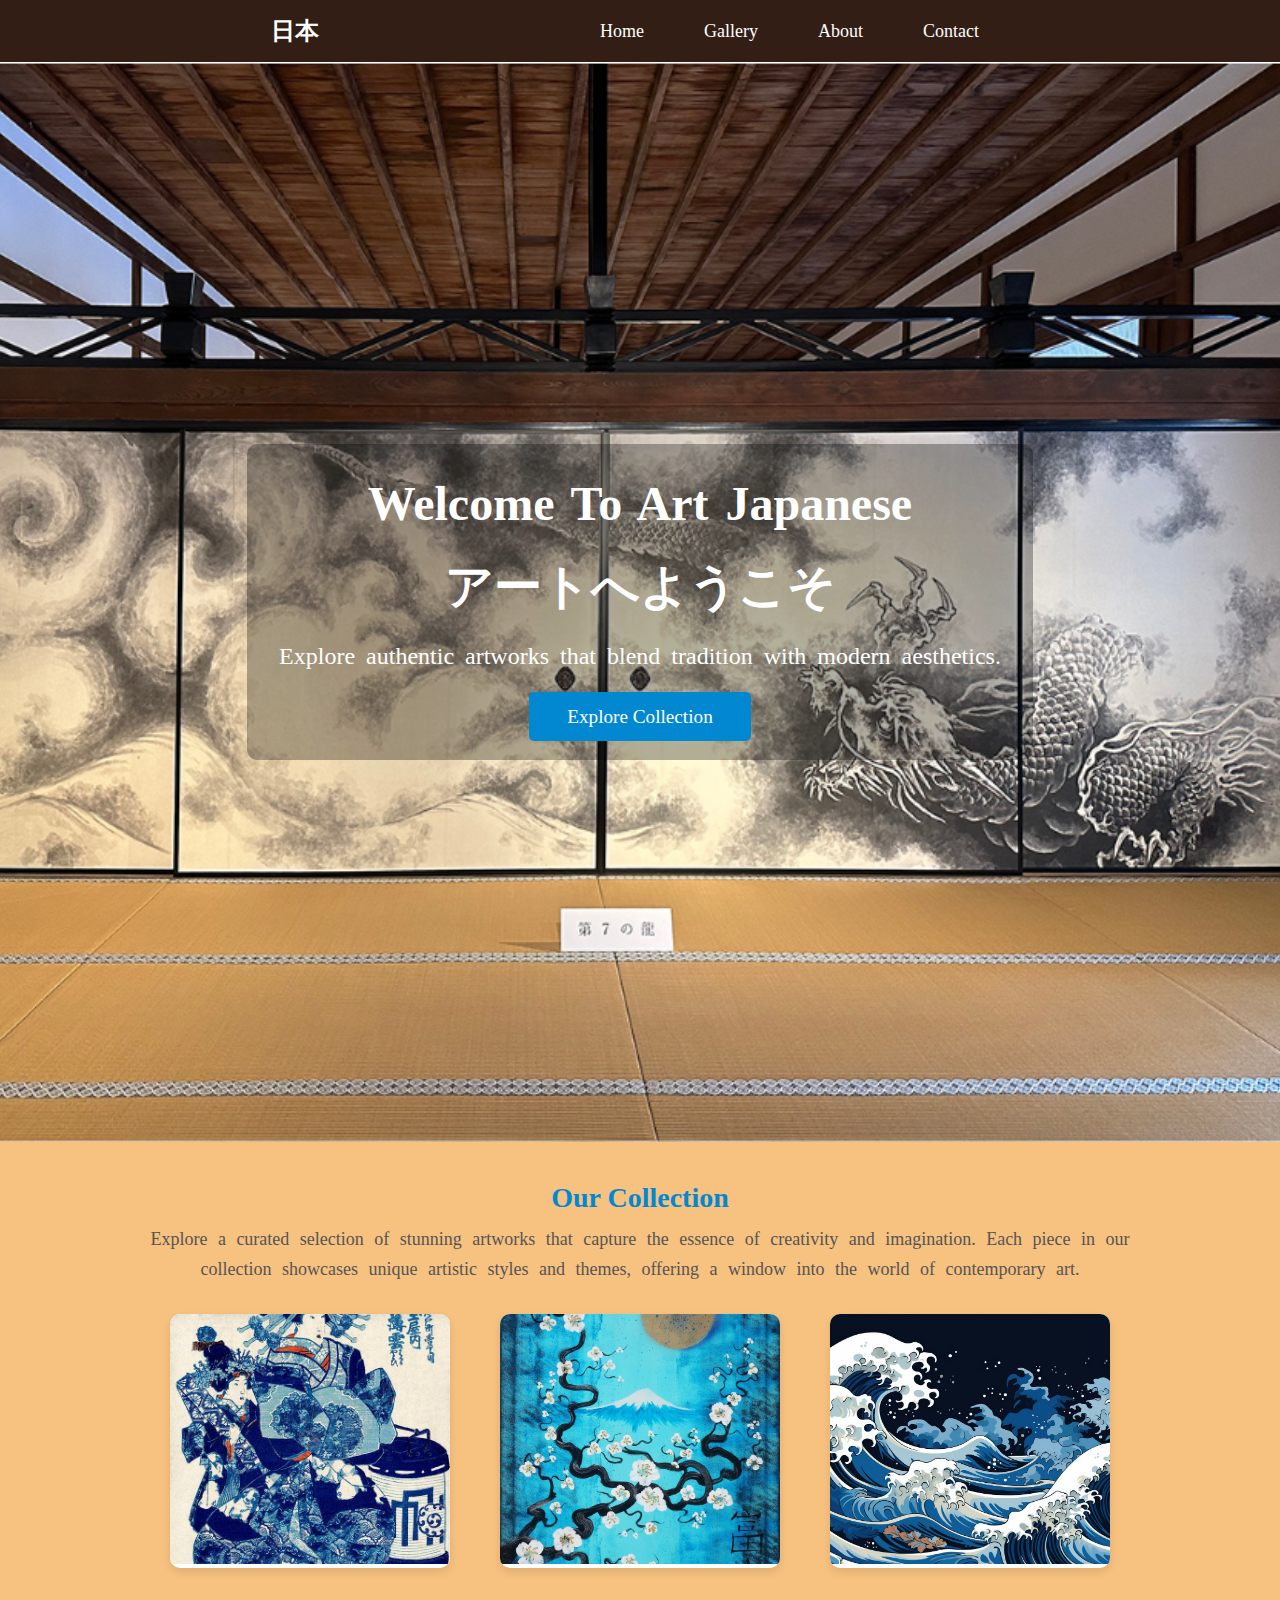
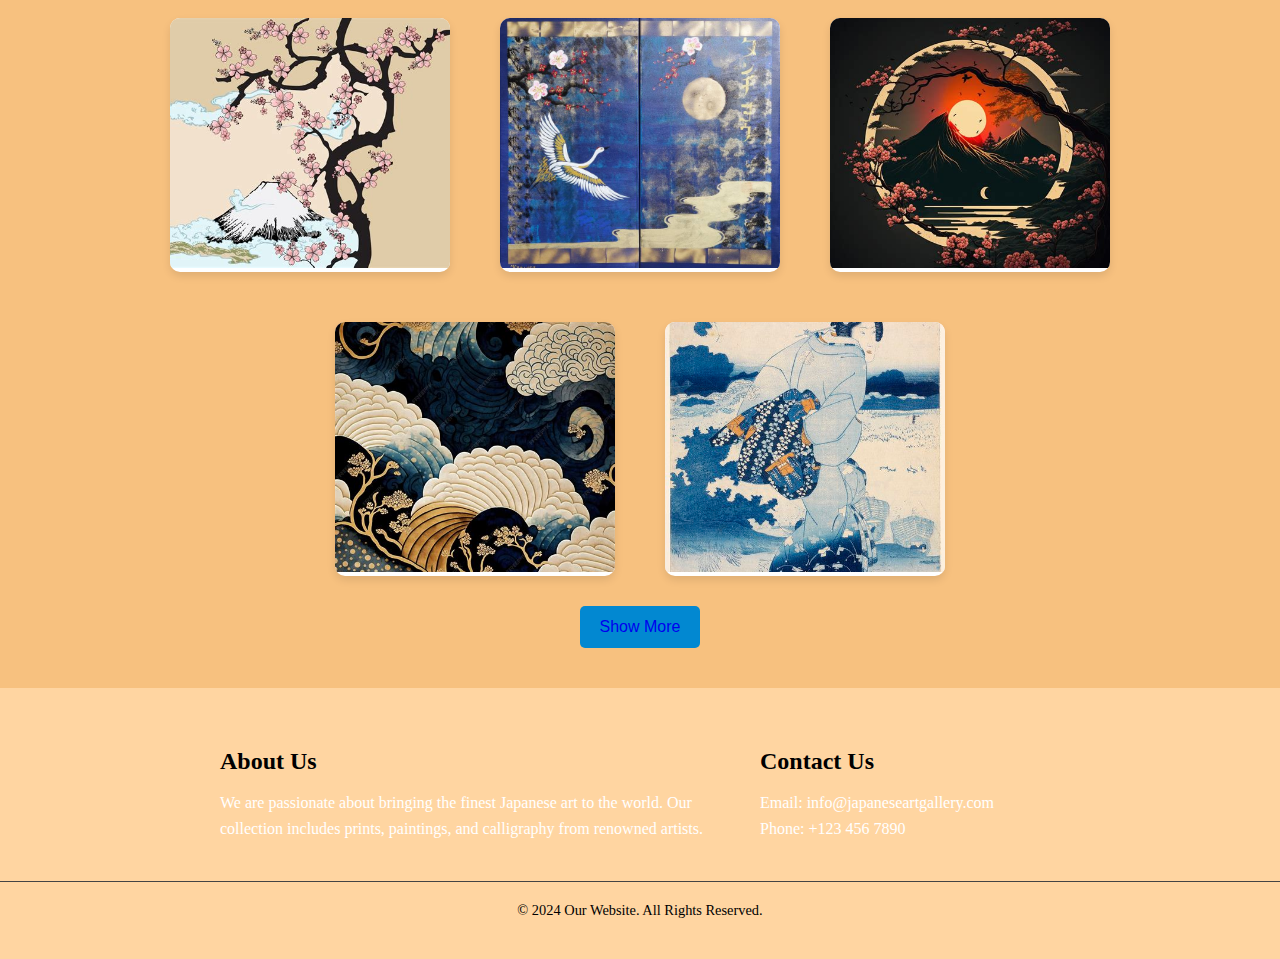
==== index.html @ b610fb3e "first version" ====
<!DOCTYPE html>
<html lang="en">
<head>
    <meta charset="UTF-8">
    <meta name="viewport" content="width=device-width, initial-scale=1.0">
    <meta name="description" content="Discover the beauty of traditional Japanese art. Explore our collection of paintings, prints, and calligraphy.">
    <title>Japanese Art Collection</title>
    <link rel="stylesheet" href="styles.css">
</head>
<body>
        <nav>
            <div class="navbar">
                <div class="brand">日本
                </div>
                <ul>
                    <li><a href="index.html">Home</a></li>
                    <li><a href="gallery.html">Gallery</a></li>
                    <li><a href="about.html">About</a></li>
                    <li><a href="contact.html">Contact</a></li>
                </ul>
            </div>
        </nav>    

    <section id="home" class="hero">
        <div class="hero-content">
            <h2>Welcome To Art Japanese </h2>
            <h2>アートへようこそ</h2>
            <p>Explore authentic artworks that blend tradition with modern aesthetics.</p>
            <a href="#collection" class="btn">Explore Collection</a>
        </div>
    </section>

    <section id="collection" class="gallery">
        <h2>Our Collection</h2>
        <p>Explore a curated selection of stunning artworks that capture the essence of creativity and imagination. Each piece in our collection showcases unique artistic styles and themes, offering a window into the world of contemporary art.</p>
        
        <div class="art-grid">
            <div class="art-item">
                <img src="images/blue-art1.jpg" alt="Art 1">
            </div>
            <div class="art-item">
                <img src="images/blue-art2.jpg" alt="Art 2">
            </div>
            <div class="art-item">
                <img src="images/blue-art3.jpg" alt="Art 3">               
            </div>
            <div class="art-item">
                <img src="images/art4.jpeg">
            </div>
            <div class="art-item">
                <img src="images/blue-art4.jpg" alt="Art 4">
            </div>
            <div class="art-item">
                <img src="images/art2.jpeg" alt="Art 5">
            </div>
            <div class="art-item">
                <img src="images/art3.jpeg" alt="Art 6">
            </div>
            <div class="art-item">
                <img src="images/blue-art6.jpg" alt="Art 7">
            </div>


        </div>
        <div id="show-more">
            <button><a href="gallery.html">Show More</a></button>
        </div>
    </section>

   
    


      <!-- Footer -->
      <footer>
        <div class="container">
            <div class="footer-content">
                <div class="footer-section about">
                    <h3>About Us</h3>
                    <p>We are passionate about bringing the finest Japanese art to the world. Our collection includes prints, paintings, and calligraphy from renowned artists.</p>
                </div>

                <div class="footer-section contact">
                    <h3>Contact Us</h3>
                    <p>Email: info@japaneseartgallery.com</p>
                    <p>Phone: +123 456 7890</p>
                </div>
            </div>
            <div class="footer-bottom">
                <p>&copy; 2024 Our Website. All Rights Reserved.</p>
            </div>
        </div>
    </footer>


  
    
</body>
</html>
---- styles.css ----
* {
    margin: 0;
    padding: 0;
    box-sizing: border-box;
}

body {
    font-family: cursive;
    color: #195362;
    background-color: #f4f4f4;
}

nav {
    background-color: #331E15; /* sea blue */
    padding: 15px 20px;
}

.navbar {
    display: flex;
    justify-content: space-evenly;
    align-items: center;
}

.navbar ul {
    list-style: none;
    margin: 0;
    padding: 0;
    display: flex;
}

.navbar ul li {
    margin: 0 15px;
    position: relative;
}

.navbar ul li a {
    text-decoration: none;
    color: white;
    font-size: 18px;
    padding: 10px 15px;
    transition: color 0.3s ease, background-color 0.3s ease;
}

.navbar ul li a:hover {
    color: white; /* sea blue */
    background-color: #331E15; /* lighter sea blue */
    border-radius: 5px;
}

.navbar ul li::after {
    content: '';
    position: absolute;
    left: 0;
    bottom: -3px;
    width: 100%;
    height: 3px;
    background-color: #331E15; /* lighter sea blue */
    transform: scaleX(0);
    transition: transform 0.3s ease;
}

.navbar ul li:hover::after {
    transform: scaleX(1);
}

.brand {
    color: white;
    font-size: 24px;
    font-weight: bold;
}



/* Hero section*/
.hero {
    background-image: url(images/photo\ home.png);
    background-size: cover;
    background-position: center;
    height: 120vh;
    display: flex;
    justify-content: center;
    align-items: center;
    color: white;
    text-align: center;
}

.hero-content {
    background-color: rgba(0, 0, 0, 0.3);
    padding: 2em;
    border-radius: 10px;
}

.hero h2 {
    font-size: 3em;
    margin-bottom: 0.5em;
    word-spacing: 5px;
}

.hero p {
    font-size: 1.5em;
    margin-bottom: 1.5em;
    word-spacing: 5px;
}

.btn {
    background-color: #0288D1;
    color: white;
    padding: 0.75em 2em;
    border-radius: 5px;
    text-decoration: none;
    font-size: 1.2em;
}

.btn:hover {
    background-color: #6e99f5;
}



/* Start Gallery */

section#collection {
    padding: 40px;
    text-align: center;
    background-color: #F7C17F; /* light sea color */
}

#collection h2 {
    color: #0288D1;
    font-size: 28px;
    margin-bottom: 10px;
}

#collection p {
    font-size: 18px;
    color: #555;
    margin-bottom: 30px;
    max-width: 1000px;
    margin-left: auto;
    margin-right: auto;
    word-spacing: 6px; /* Adjust this value as needed */

    line-height: 30px;

}

.art-grid {
    display: flex;
    flex-wrap: wrap;
    justify-content: center;
    gap: 50px;
}

.art-item {
    width: 280px;
    background-color: white;
    border-radius: 10px;
    box-shadow: 0 4px 8px rgba(0, 0, 0, 0.1);
    overflow: hidden;
    transition: transform 0.3s ease, box-shadow 0.3s ease;
}

.art-item img {
    width: 100%;
    height: 250px;
    object-fit: cover;
}

.art-item:hover {
    transform: translateY(-10px);
    box-shadow: 0 8px 16px rgba(0, 0, 0, 0.2);
}

#show-more {
    margin-top: 30px;
}

#show-more button {
    background-color: #0288D1;
    color:white;
    border: none;
    padding: 12px 20px;
    border-radius: 5px;
    font-size: 16px;
    cursor: pointer;
    transition: background-color 0.3s ease;
}
#show-more button a{
    text-decoration: none;
}

#show-more button:hover {
    background-color: #81D4FA;
}
#collection1{
    background-image: url(images/gallery.png);
}




/* Footer */
footer {
    background-color:#FFD5A1 ;
    color: rgb(0, 0, 0);
    padding: 40px 0;
}

.footer-content {
    display: flex;
    justify-content: space-between;
    flex-wrap: wrap;
    margin-bottom: 20px;
    padding-left: 200px;

}

.footer-section {
    flex: 1;
    padding: 20px;
}

.footer-section h3 {
    margin-bottom: 15px;
    font-size: 1.5em;
}

.footer-section p {
    color: #ffffff;
    font-size: 1em;
    line-height: 1.6;
}

.footer-bottom {
    text-align: center;
    padding-top: 20px;
    border-top: 1px solid #444;
}

footer p {
    margin: 0;
    font-size: 0.9em;
}
.founders {
    display: flex;
    justify-content: space-around;
    flex-wrap: wrap;
    gap: 20px;
}

.card {
    background-color: white;
    border: 1px solid;
    border-radius: 10px;
    width: 300px;
    padding: 20px;
    box-shadow: 0 4px 8px rgba(0, 0, 0, 0.1);
    text-align: center;
    margin-bottom: 20px;
}

.card img {
    /* border-radius: ; */
    width: 200px;
    height: 150px;
    object-fit: cover;
    margin-bottom: 15px;
}

.card button {
    background-color: #09AF3D;
    color : white;
    padding-left: 25px;
    padding-top: 5px;
    padding-right: 25px;
    padding-bottom: 5px;
    border : none;
    margin-top : 25px;
    margin-bottom: 10px;
    font-size: 30px;
}
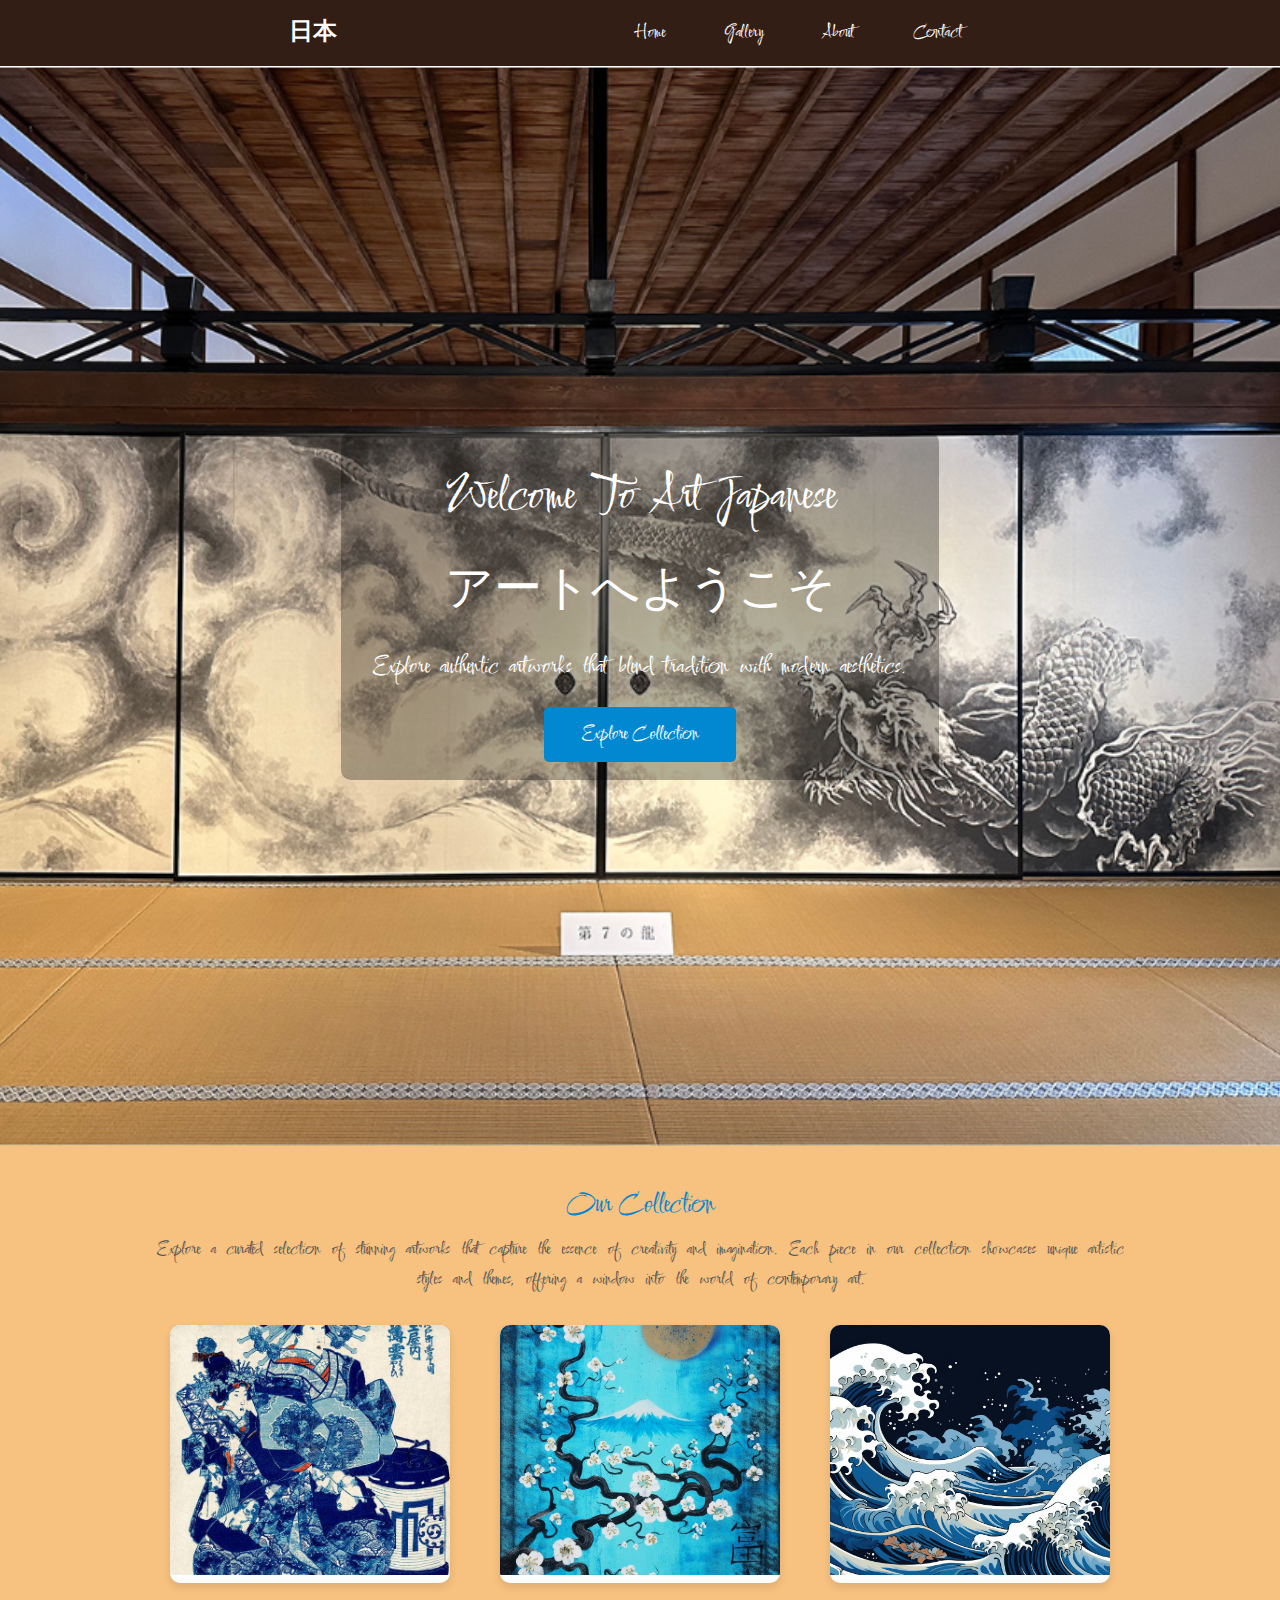
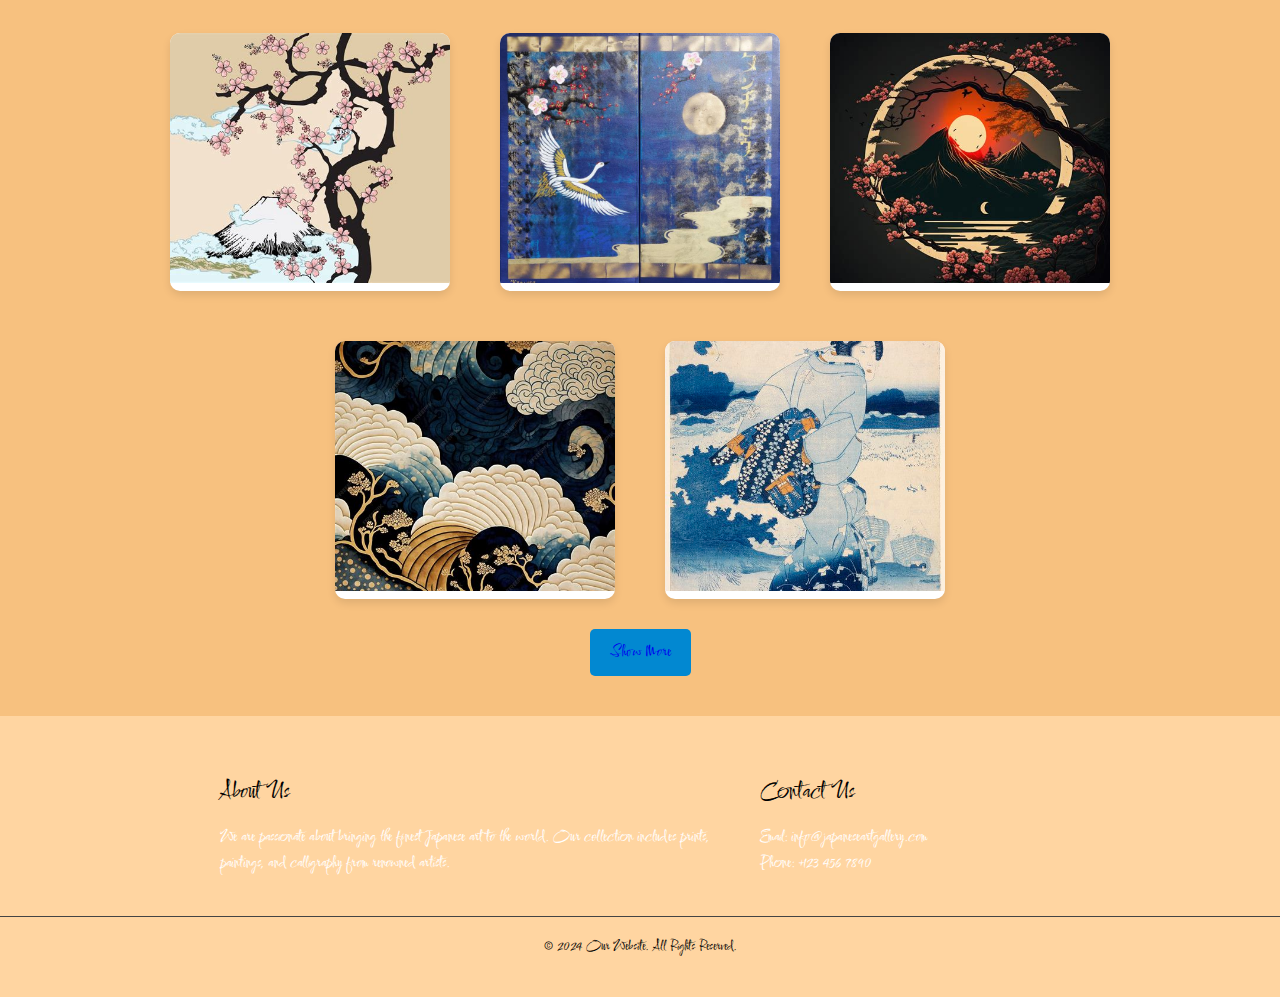
==== commit cb4ff082: "the last version of brief" ====
--- a/index.html
+++ b/index.html
@@ -60,7 +60,7 @@
                 <img src="images/blue-art6.jpg" alt="Art 7">
             </div>
 
-
+            
         </div>
         <div id="show-more">
             <button><a href="gallery.html">Show More</a></button>
--- a/styles.css
+++ b/styles.css
@@ -1,7 +1,11 @@
+@import url('https://fonts.googleapis.com/css2?family=Comforter+Brush&display=swap');
 * {
     margin: 0;
     padding: 0;
     box-sizing: border-box;
+    font-family: "Comforter Brush", cursive;
+    font-weight: 400;
+    font-style: bold;
 }
 
 body {
@@ -38,7 +42,6 @@
     color: white;
     font-size: 18px;
     padding: 10px 15px;
-    transition: color 0.3s ease, background-color 0.3s ease;
 }
 
 .navbar ul li a:hover {
@@ -72,7 +75,7 @@
 
 
 /* Hero section*/
-.hero {
+section.hero {
     background-image: url(images/photo\ home.png);
     background-size: cover;
     background-position: center;
@@ -122,7 +125,7 @@
 section#collection {
     padding: 40px;
     text-align: center;
-    background-color: #F7C17F; /* light sea color */
+    background-color: #F7C17F; 
 }
 
 #collection h2 {
@@ -138,8 +141,7 @@
     max-width: 1000px;
     margin-left: auto;
     margin-right: auto;
-    word-spacing: 6px; /* Adjust this value as needed */
-
+    word-spacing: 6px; 
     line-height: 30px;
 
 }
@@ -192,12 +194,60 @@
 #show-more button:hover {
     background-color: #81D4FA;
 }
+
 #collection1{
-    background-image: url(images/gallery.png);
-}
-
-
-
+    background: url(images/gallery.png)  ;
+    background-size: cover;
+    height: 200vh;
+    animation-duration: 3s;
+}
+.para-gallery{
+    background-color: rgba(221, 164, 110, 0.2);
+    color : rgb(136, 136, 226);
+    text-align: center;
+    font-size: 50px;
+    margin-bottom: 60px;
+    border: none;
+    border-radius: 30px;
+
+}
+.para-gallery{
+    animation-duration: 3s;
+    animation-name: slidein;
+}
+@keyframes slidein{
+    from{
+        translate: 150vw 0;
+        scale : 200% 1;
+    }
+    to{
+        translate: 0 0;
+        scale : 100% 1;
+    }
+}
+  .para-gallery {
+    animation-duration: 3s;
+    animation-name: slidein;
+  }
+  .para-gallery strong{
+    display: inline-block;
+    animation-duration: 3s;
+    animation-name: growshrink;
+  }
+  @keyframes growshrink {
+    25%,
+    75% {
+      scale: 100%;
+    }
+  
+    50% {
+      scale: 200%;
+      color: rgb(235, 107, 15);
+    }
+  }
+.para-gallery strong{
+    color: white;;
+}
 
 /* Footer */
 footer {
@@ -247,10 +297,9 @@
     flex-wrap: wrap;
     gap: 20px;
 }
-
 .card {
-    background-color: white;
-    border: 1px solid;
+    background-color: rgba(255, 255, 255, 0.644);
+    color : black;
     border-radius: 10px;
     width: 300px;
     padding: 20px;
@@ -278,4 +327,146 @@
     margin-top : 25px;
     margin-bottom: 10px;
     font-size: 30px;
-}
+    cursor: pointer;
+}
+.card button:hover{
+    background-color: rgba(255, 255, 255, 0.644);
+    color : #09AF3D;
+}
+.card button:active{
+    color : red;
+}
+.card {
+    animation-duration: 3s;
+    animation-name: slidein;
+}
+@keyframes slidein {
+    from{
+        translate: 150vh 0;
+        scale: 200% 1;
+    }
+    to{
+        translate: 0 0;
+        scale: 100% 1;
+    }
+}
+#image-background{
+    background : url(images/♡.jpg);
+    background-size: cover;
+    height: 100vh;
+}
+.text-style{
+    padding: 20px;
+}
+.text-style h1{
+    text-align: center;
+    position: relative;
+    font-size: 50px;
+    color : rgb(129, 77, 8);
+}
+.para{
+    font-size: 30px;
+    position: relative;
+    top: 30px;
+    color: #331E15;
+}
+.para4{
+    font-size: 30px;
+    position: relative;
+    top: 30px;
+    color: #331E15;
+}
+.text-style h2{
+    text-align: center;
+    position: relative;
+    top: 50px;
+    font-size: 50px;
+    color : rgb(129, 77, 8);
+}
+.text-style h2{
+    animation-duration: 3s;
+    animation-name: ;
+}
+
+.all-card{
+    display: flex;
+    justify-content: space-evenly;
+    flex-wrap: wrap;
+    margin: 75px 22px 0 0;
+}
+.card-about {
+    background-color: rgba(129, 77, 8, 0.136);
+    color : black;
+    border-radius: 10px;
+    width : 300px;
+    padding: 20px;
+    box-shadow: 0 4px 8px rgba(0, 0, 0, 0.1);
+    text-align: center;
+    margin-bottom: 20px;
+    height: 350px;
+    cursor : pointer;
+}
+
+.card-about img {
+    width: 200px;
+    height: 200px;
+    object-fit: cover;
+    border-radius: 20px;
+} 
+.background-contact{
+    width: 100%;
+    height: 100vh;
+    background: url(images/DP211852.jpg) no-repeat ;
+    background-size: cover;
+}
+.contact-style input{
+    background-color: rgba(222, 184, 135, 0.232);
+    display: flex;
+    width: 300px;
+    height: 40px;
+    border: none;
+    font-size: 35px;
+}
+
+.contact-style button{
+    background-color: rgba(222, 184, 135, 0.27);
+    margin-left: 75px;
+    margin-top: 20px;
+    padding: 10px 15px 10px 15px ;
+    cursor: pointer;
+    border: none;
+}
+.contact-style{
+    position: absolute;
+    margin-top: 120px;
+    margin-left: 1100px;
+}
+.contact-style h1{
+    color: black;
+    margin-left: 29px;
+    font-size: 60px;
+}
+.contact-style p{
+    color: black;
+    font-size: x-large;
+}
+.thanks-contact{
+    font-size: 50px;
+    color: black;
+    position : absolute;
+    margin-top: 630px;
+    margin-left: 50px;
+}
+.english{
+    margin-left: 110px;
+}
+.social-icons {
+    display: flex;
+    gap: 10px;
+    margin-left: 75px;
+}
+
+.social-icons a img {
+    width: 30px;
+    height: 30px;
+}